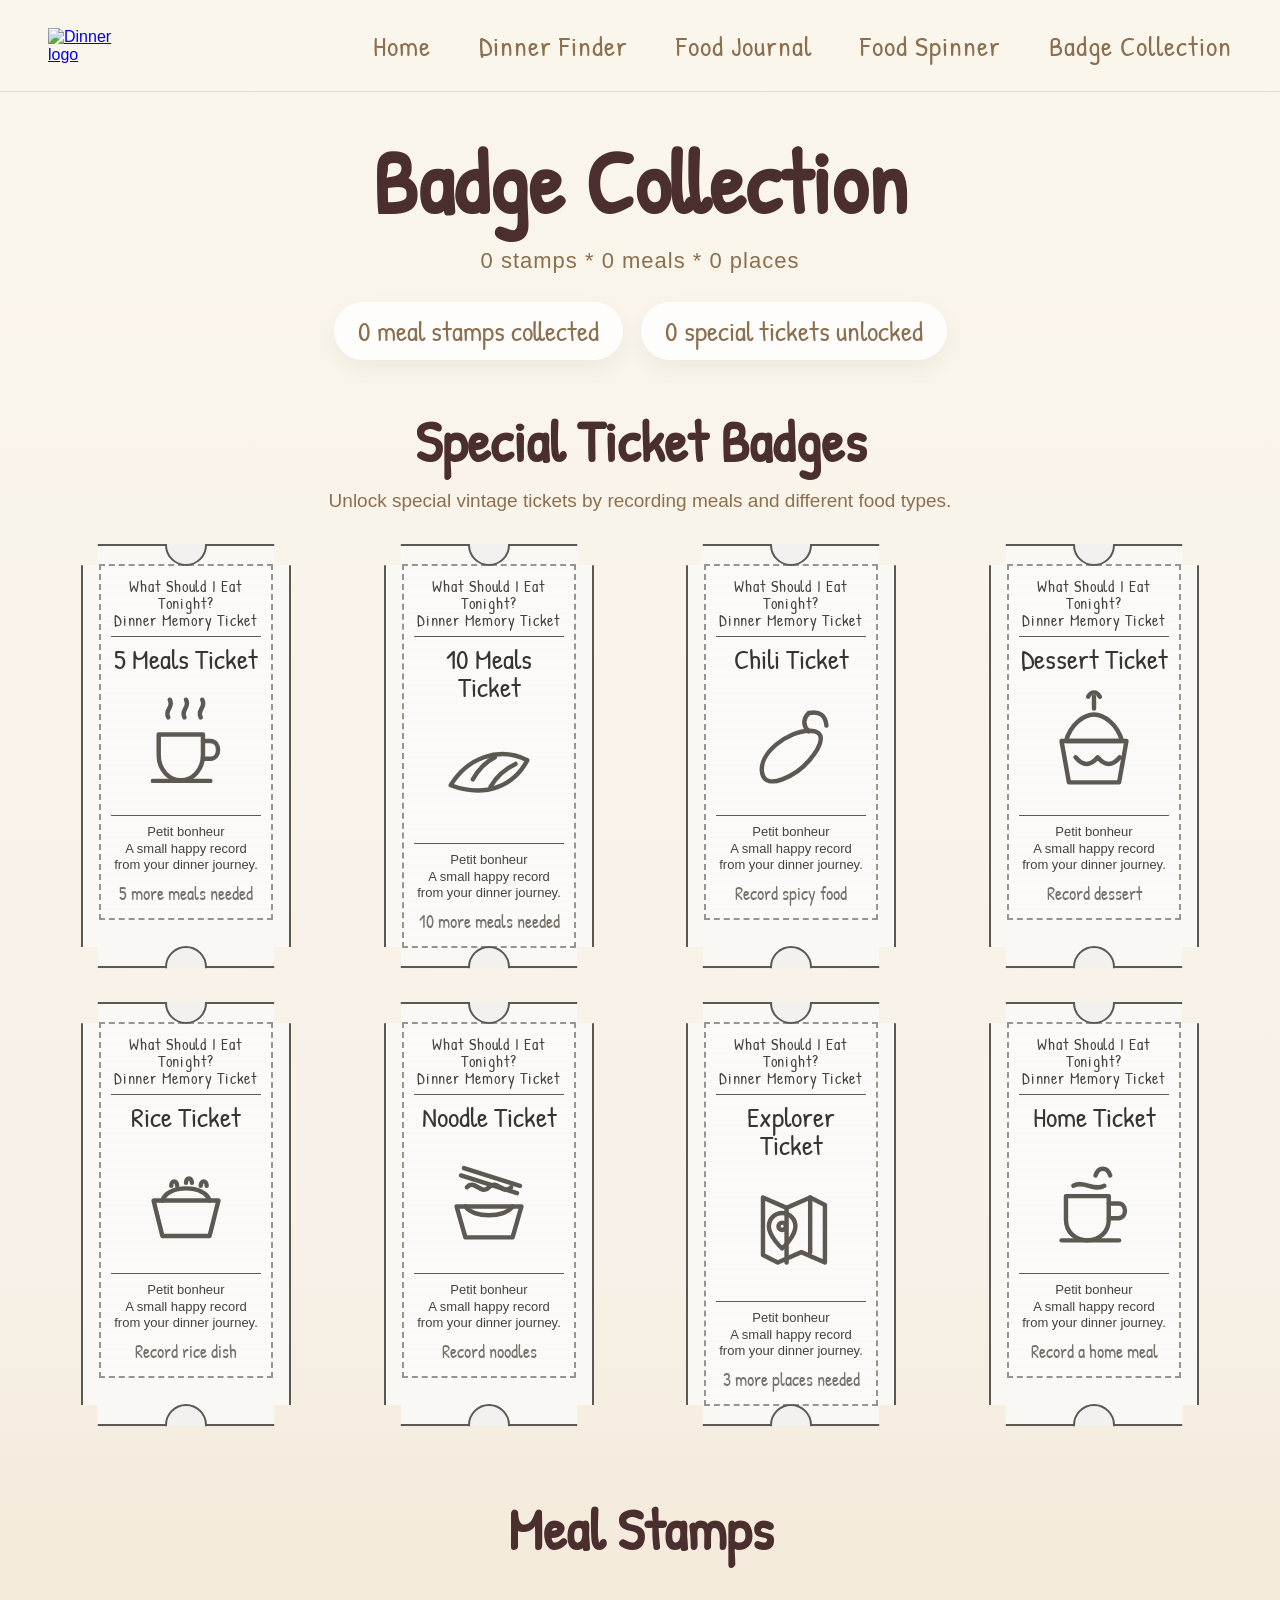
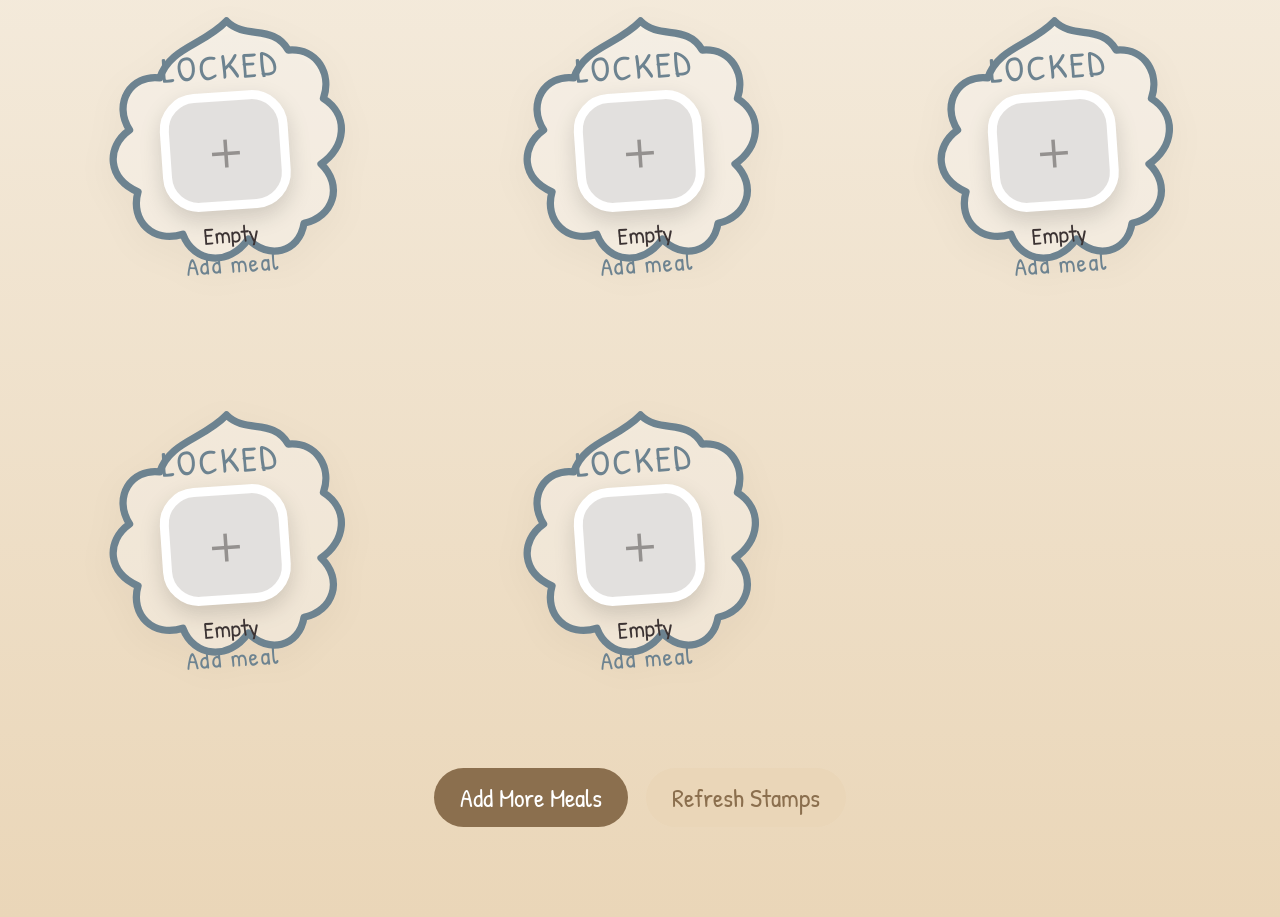
==== badges.html @ 8c824384 "Add files via upload" ====
<!DOCTYPE html>
<html lang="en">
<head>
  <meta charset="UTF-8">
  <meta name="viewport" content="width=device-width, initial-scale=1.0">
  <title>Badge Collection</title>

  <link rel="preconnect" href="https://fonts.googleapis.com">
  <link rel="preconnect" href="https://fonts.gstatic.com" crossorigin>
  <link href="https://fonts.googleapis.com/css2?family=Patrick+Hand&display=swap" rel="stylesheet">

  <link rel="stylesheet" href="style.css">

  <style>
    .stamp-page {
      min-height: 100vh;
      padding-top: 120px;
      padding-bottom: 90px;
      background: linear-gradient(
        to bottom,
        #fbf6ec 0%,
        #f7f1e7 50%,
        #ead6b8 100%
      );
      color: #6f5538;
    }

    .stamp-container {
      width: 92%;
      max-width: 1320px;
      margin: 0 auto;
      text-align: center;
    }

    .stamp-header h1 {
      font-family: 'Patrick Hand', cursive;
      font-size: 90px;
      color: #4b2f2f;
      margin-bottom: 6px;
    }

    .stamp-header p {
      font-size: 22px;
      color: #8b6f4e;
      letter-spacing: 1px;
      margin-bottom: 28px;
    }

    .stamp-stats {
      display: flex;
      justify-content: center;
      gap: 18px;
      flex-wrap: wrap;
      margin-bottom: 42px;
      font-family: 'Patrick Hand', cursive;
      font-size: 28px;
      color: #8b6f4e;
    }

    .stamp-stats span {
      background: rgba(255,255,255,0.86);
      border-radius: 999px;
      padding: 10px 24px;
      box-shadow: 0 8px 22px rgba(0,0,0,0.05);
    }

    .special-section {
      margin-bottom: 64px;
    }

    .special-section h2 {
      font-family: 'Patrick Hand', cursive;
      font-size: 58px;
      color: #4b2f2f;
      margin-bottom: 10px;
    }

    .special-section p {
      color: #8b6f4e;
      font-size: 19px;
      margin-bottom: 32px;
    }

    .ticket-grid {
      display: grid;
      grid-template-columns: repeat(4, 1fr);
      gap: 34px;
      justify-items: center;
    }

    .ticket-badge {
      width: 210px;
      min-height: 355px;
      position: relative;
      background: #fff8e9;
      border: 2.5px solid #6f5538;
      color: #5a3d2c;
      padding: 18px 16px;
      box-shadow: 0 12px 32px rgba(75,47,47,0.14);
      cursor: pointer;
      animation: ticketIn 0.45s ease both;
      clip-path: polygon(
        8% 0%, 92% 0%,
        92% 5%, 100% 5%,
        100% 95%, 92% 95%,
        92% 100%, 8% 100%,
        8% 95%, 0% 95%,
        0% 5%, 8% 5%
      );
      transition: 0.25s ease;
    }

    .ticket-badge:hover {
      transform: translateY(-8px) rotate(-2deg);
      box-shadow: 0 18px 44px rgba(75,47,47,0.18);
    }

    .ticket-badge.locked {
      opacity: 0.36;
      filter: grayscale(0.8);
      cursor: not-allowed;
    }

    .ticket-badge.locked:hover {
      transform: none;
    }

    .ticket-badge::before,
    .ticket-badge::after {
      content: "";
      position: absolute;
      left: 50%;
      width: 38px;
      height: 38px;
      background: #f7f1e7;
      border-radius: 50%;
      border: 2px solid #6f5538;
      transform: translateX(-50%);
      z-index: 2;
    }

    .ticket-badge::before {
      top: -22px;
    }

    .ticket-badge::after {
      bottom: -22px;
    }

    .ticket-inner {
      border: 2px dashed rgba(111,85,56,0.62);
      min-height: 315px;
      padding: 12px 10px;
      display: flex;
      flex-direction: column;
      align-items: center;
      justify-content: space-between;
      background:
        linear-gradient(rgba(255,255,255,0.28), rgba(255,255,255,0.28)),
        repeating-linear-gradient(
          0deg,
          transparent,
          transparent 8px,
          rgba(111,85,56,0.04) 9px
        );
    }

    .ticket-top {
      font-family: 'Patrick Hand', cursive;
      font-size: 16px;
      letter-spacing: 0.8px;
      line-height: 1.05;
      border-bottom: 1.6px solid #6f5538;
      padding-bottom: 8px;
      width: 100%;
    }

    .ticket-name {
      font-family: 'Patrick Hand', cursive;
      font-size: 28px;
      line-height: 1;
      margin: 8px 0 4px;
      color: #4b2f2f;
    }

    .ticket-icon {
      width: 118px;
      height: 118px;
      margin: 8px 0;
    }

    .ticket-desc {
      border-top: 1.6px solid #6f5538;
      padding-top: 8px;
      font-size: 13px;
      line-height: 1.25;
      color: #5a3d2c;
    }

    .ticket-status {
      margin-top: 8px;
      font-family: 'Patrick Hand', cursive;
      font-size: 18px;
      color: #8b6f4e;
    }

    .meal-section-title {
      font-family: 'Patrick Hand', cursive;
      font-size: 58px;
      color: #4b2f2f;
      margin: 26px 0 22px;
    }

    .stamp-grid {
      display: grid;
      grid-template-columns: repeat(3, 1fr);
      gap: 64px 64px;
      justify-items: center;
      margin-top: 28px;
    }

    .stamp-card {
      width: 330px;
      height: 330px;
      position: relative;
      display: flex;
      justify-content: center;
      align-items: center;
      animation: stampIn 0.45s ease both;
    }

    .stamp-shape {
      width: 315px;
      height: 315px;
      position: absolute;
      inset: 0;
      margin: auto;
      filter: drop-shadow(0 10px 16px rgba(0,0,0,0.06));
    }

    .stamp-content {
      position: relative;
      z-index: 2;
      width: 230px;
      height: 230px;
      display: flex;
      flex-direction: column;
      align-items: center;
      justify-content: center;
      transform: rotate(-4deg) translateY(2px);
    }

    .stamp-place {
      font-family: 'Patrick Hand', cursive;
      color: #438bb9;
      font-size: 36px;
      letter-spacing: 2px;
      margin-bottom: 12px;
      text-transform: uppercase;
      line-height: 1;
      max-width: 190px;
      white-space: nowrap;
      overflow: hidden;
      text-overflow: ellipsis;
    }

    .stamp-photo {
      width: 128px;
      height: 128px;
      border-radius: 36px;
      background: #ead6b8;
      border: 9px solid white;
      box-shadow: 0 9px 22px rgba(0,0,0,0.15);
      overflow: hidden;
      display: flex;
      justify-content: center;
      align-items: center;
      font-size: 54px;
    }

    .stamp-photo img {
      width: 100%;
      height: 100%;
      object-fit: cover;
    }

    .stamp-food {
      font-family: 'Patrick Hand', cursive;
      color: #4b2f2f;
      font-size: 24px;
      margin-top: 8px;
      max-width: 190px;
      white-space: nowrap;
      overflow: hidden;
      text-overflow: ellipsis;
    }

    .stamp-date {
      font-family: 'Patrick Hand', cursive;
      color: #438bb9;
      font-size: 25px;
      letter-spacing: 1.5px;
      margin-top: 4px;
      line-height: 1.1;
      text-align: center;
      white-space: nowrap;
    }

    .empty-stamp {
      opacity: 0.28;
      filter: grayscale(0.7);
    }

    .empty-stamp .stamp-photo {
      background: #e6e0d8;
      color: #9a9088;
    }

    .stamp-actions {
      margin-top: 48px;
      display: flex;
      justify-content: center;
      gap: 18px;
      flex-wrap: wrap;
    }

    .stamp-actions a,
    .stamp-actions button {
      border: none;
      border-radius: 999px;
      padding: 12px 26px;
      background: #8b6f4e;
      color: white;
      text-decoration: none;
      font-family: 'Patrick Hand', cursive;
      font-size: 26px;
      cursor: pointer;
    }

    .stamp-actions button {
      background: #ead6b8;
      color: #8b6f4e;
    }

    .ticket-overlay {
      position: fixed;
      inset: 0;
      background: rgba(45, 32, 24, 0.35);
      display: none;
      justify-content: center;
      align-items: center;
      z-index: 999;
      padding: 30px;
    }

    .ticket-detail-card {
      width: 92%;
      max-width: 560px;
      background: #fff8e9;
      border-radius: 38px;
      padding: 34px;
      box-shadow: 0 25px 80px rgba(0,0,0,0.25);
      border: 2px solid #6f5538;
      text-align: center;
      animation: detailIn 0.3s ease both;
    }

    .ticket-detail-card h2 {
      font-family: 'Patrick Hand', cursive;
      font-size: 52px;
      color: #4b2f2f;
      margin-bottom: 12px;
    }

    .ticket-detail-card p {
      color: #6f5538;
      font-size: 18px;
      line-height: 1.5;
      margin-bottom: 18px;
    }

    .detail-icon-box {
      width: 180px;
      height: 180px;
      margin: 0 auto 18px;
    }

    .close-ticket-detail {
      border: none;
      border-radius: 999px;
      padding: 10px 24px;
      background: #8b6f4e;
      color: white;
      font-family: 'Patrick Hand', cursive;
      font-size: 26px;
      cursor: pointer;
    }

    @keyframes ticketIn {
      0% {
        transform: translateY(24px) scale(0.85) rotate(-4deg);
        opacity: 0;
      }

      100% {
        transform: translateY(0) scale(1) rotate(0);
        opacity: 1;
      }
    }

    @keyframes stampIn {
      0% {
        transform: scale(0.75) rotate(-8deg);
        opacity: 0;
      }

      70% {
        transform: scale(1.08) rotate(4deg);
        opacity: 1;
      }

      100% {
        transform: scale(1) rotate(0deg);
        opacity: 1;
      }
    }

    @keyframes detailIn {
      from {
        transform: translateY(30px) scale(0.92);
        opacity: 0;
      }

      to {
        transform: translateY(0) scale(1);
        opacity: 1;
      }
    }

    @media (max-width: 1180px) {
      .ticket-grid {
        grid-template-columns: repeat(3, 1fr);
      }

      .stamp-grid {
        grid-template-columns: repeat(2, 1fr);
      }
    }

    @media (max-width: 820px) {
      .ticket-grid {
        grid-template-columns: repeat(2, 1fr);
      }
    }

    @media (max-width: 720px) {
      .ticket-grid,
      .stamp-grid {
        grid-template-columns: 1fr;
      }

      .stamp-header h1 {
        font-size: 66px;
      }
    }
  </style>
</head>

<body>

  <header class="top-nav">
    <div class="nav-logo">
      <a href="index.html">
        <img src="images/logo.svg" alt="Dinner logo">
      </a>
    </div>

    <nav class="nav-links">
      <a href="index.html">Home</a>
      <a href="index.html#dinnerbot">Dinner Finder</a>
      <a href="journal.html">Food Journal</a>
      <a href="spinner.html">Food Spinner</a>
      <a href="badges.html">Badge Collection</a>
    </nav>
  </header>

  <main class="stamp-page">

    <div class="stamp-container">

      <section class="stamp-header">
        <h1>Badge Collection</h1>
        <p id="stampSummary">0 stamps * 0 meals * 0 places</p>
      </section>

      <section class="stamp-stats">
        <span id="stampCount">0 meal stamps collected</span>
        <span id="specialStatus">0 special tickets unlocked</span>
      </section>

      <section class="special-section">
        <h2>Special Ticket Badges</h2>
        <p>
          Unlock special vintage tickets by recording meals and different food types.
        </p>

        <div class="ticket-grid" id="ticketGrid"></div>
      </section>

      <h2 class="meal-section-title">Meal Stamps</h2>

      <section class="stamp-grid" id="stampGrid"></section>

      <div class="stamp-actions">
        <a href="journal.html">Add More Meals</a>
        <button onclick="refreshStamps()">Refresh Stamps</button>
      </div>

    </div>

  </main>

  <div class="ticket-overlay" id="ticketOverlay">
    <div class="ticket-detail-card">
      <div class="detail-icon-box" id="detailIconBox"></div>
      <h2 id="detailTitle">Ticket Badge</h2>
      <p id="detailText">Badge detail</p>
      <button class="close-ticket-detail" onclick="closeTicketDetail()">Close</button>
    </div>
  </div>

  <script>
    const JOURNAL_KEY = "dinnerJournalEntriesV2";

    const stampGrid = document.getElementById("stampGrid");
    const ticketGrid = document.getElementById("ticketGrid");
    const stampSummary = document.getElementById("stampSummary");
    const stampCount = document.getElementById("stampCount");
    const specialStatus = document.getElementById("specialStatus");

    const ticketOverlay = document.getElementById("ticketOverlay");
    const detailIconBox = document.getElementById("detailIconBox");
    const detailTitle = document.getElementById("detailTitle");
    const detailText = document.getElementById("detailText");

    renderStamps();

    function getEntries() {
      return JSON.parse(localStorage.getItem(JOURNAL_KEY)) || [];
    }

    function getSearchText(entries) {
      return entries.map(entry => {
        return `${entry.foodName || ""} ${entry.place || ""} ${entry.shop || ""} ${entry.note || ""}`;
      }).join(" ").toLowerCase();
    }

    function renderStamps() {
      const entries = getEntries();

      stampGrid.innerHTML = "";
      ticketGrid.innerHTML = "";

      const places = new Set(entries.map(entry => (entry.place || "home").toLowerCase()));
      const text = getSearchText(entries);

      const tickets = [
        {
          name: "5 Meals Ticket",
          icon: "coffee",
          unlocked: entries.length >= 5,
          status: entries.length >= 5 ? "Unlocked" : `${5 - entries.length} more meals needed`,
          detail: "You recorded 5 meals in your Food Journal. This ticket celebrates your first food collection milestone."
        },
        {
          name: "10 Meals Ticket",
          icon: "bread",
          unlocked: entries.length >= 10,
          status: entries.length >= 10 ? "Unlocked" : `${10 - entries.length} more meals needed`,
          detail: "You recorded 10 meals. Your dinner archive is becoming richer and more personal."
        },
        {
          name: "Chili Ticket",
          icon: "chili",
          unlocked: hasAny(text, ["spicy", "chili", "mala", "hotpot", "tteokbokki"]),
          status: hasAny(text, ["spicy", "chili", "mala", "hotpot", "tteokbokki"]) ? "Unlocked" : "Record spicy food",
          detail: "Unlocked by recording spicy food such as tteokbokki, mala, hotpot, or chili dishes."
        },
        {
          name: "Dessert Ticket",
          icon: "cake",
          unlocked: hasAny(text, ["dessert", "cake", "ice cream", "waffle", "sweet", "bubble tea"]),
          status: hasAny(text, ["dessert", "cake", "ice cream", "waffle", "sweet", "bubble tea"]) ? "Unlocked" : "Record dessert",
          detail: "Unlocked by recording dessert or sweet food in your Food Journal."
        },
        {
          name: "Rice Ticket",
          icon: "rice",
          unlocked: hasAny(text, ["rice", "fried rice", "curry rice", "bibimbap", "chicken rice"]),
          status: hasAny(text, ["rice", "fried rice", "curry rice", "bibimbap", "chicken rice"]) ? "Unlocked" : "Record rice dish",
          detail: "Unlocked by recording a rice dish such as fried rice, curry rice, or chicken rice."
        },
        {
          name: "Noodle Ticket",
          icon: "noodle",
          unlocked: hasAny(text, ["noodle", "noodles", "ramen", "udon", "pho", "laksa"]),
          status: hasAny(text, ["noodle", "noodles", "ramen", "udon", "pho", "laksa"]) ? "Unlocked" : "Record noodles",
          detail: "Unlocked by recording noodles such as ramen, udon, pho, or laksa."
        },
        {
          name: "Explorer Ticket",
          icon: "map",
          unlocked: places.size >= 3,
          status: places.size >= 3 ? "Unlocked" : `${3 - places.size} more places needed`,
          detail: "Unlocked by recording meals from 3 different places."
        },
        {
          name: "Home Ticket",
          icon: "tea",
          unlocked: text.includes("home"),
          status: text.includes("home") ? "Unlocked" : "Record a home meal",
          detail: "Unlocked by recording a meal eaten at home."
        }
      ];

      const unlockedCount = tickets.filter(ticket => ticket.unlocked).length;

      stampSummary.textContent = `${entries.length} stamps * ${entries.length} meals * ${places.size} places`;
      stampCount.textContent = `${entries.length} meal stamps collected`;
      specialStatus.textContent = `${unlockedCount} special ticket${unlockedCount === 1 ? "" : "s"} unlocked`;

      tickets.forEach((ticket, index) => {
        ticketGrid.appendChild(createTicket(ticket, index));
      });

      if (entries.length === 0) {
        for (let i = 0; i < 5; i++) {
          stampGrid.appendChild(createEmptyStamp(i));
        }
      } else {
        entries.forEach((entry, index) => {
          stampGrid.appendChild(createStamp(entry, index));
        });
      }
    }

    function hasAny(text, words) {
      return words.some(word => text.includes(word));
    }

    function createTicket(ticket, index) {
      const card = document.createElement("div");
      card.className = ticket.unlocked ? "ticket-badge" : "ticket-badge locked";
      card.style.animationDelay = `${index * 0.06}s`;

      card.innerHTML = `
        <div class="ticket-inner">
          <div class="ticket-top">
            What Should I Eat Tonight?<br>
            Dinner Memory Ticket
          </div>

          <div>
            <div class="ticket-name">${ticket.name}</div>
            ${getTicketIcon(ticket.icon)}
          </div>

          <div>
            <div class="ticket-desc">
              Petit bonheur<br>
              A small happy record from your dinner journey.
            </div>
            <div class="ticket-status">${ticket.status}</div>
          </div>
        </div>
      `;

      if (ticket.unlocked) {
        card.onclick = function() {
          openTicketDetail(ticket);
        };
      }

      return card;
    }

    function getTicketIcon(type) {
      const icons = {
        coffee: `
          <svg class="ticket-icon" viewBox="0 0 160 160" xmlns="http://www.w3.org/2000/svg">
            <g fill="none" stroke="#6f5538" stroke-width="6" stroke-linecap="round" stroke-linejoin="round">
              <path d="M43 67h60v28c0 20-14 34-30 34s-30-14-30-34z"/>
              <path d="M103 76h10c14 0 14 24 0 24h-10"/>
              <path d="M35 130h78"/>
              <path d="M56 44c-6-10 8-14 2-24"/>
              <path d="M78 44c-6-10 8-14 2-24"/>
              <path d="M100 44c-6-10 8-14 2-24"/>
            </g>
          </svg>
        `,
        bread: `
          <svg class="ticket-icon" viewBox="0 0 160 160" xmlns="http://www.w3.org/2000/svg">
            <g fill="none" stroke="#6f5538" stroke-width="6" stroke-linecap="round" stroke-linejoin="round">
              <path d="M28 98c22-36 64-54 104-34c-18 34-56 52-104 34z"/>
              <path d="M58 90c8-14 18-24 30-30"/>
              <path d="M82 100c8-14 19-24 34-31"/>
            </g>
          </svg>
        `,
        chili: `
          <svg class="ticket-icon" viewBox="0 0 160 160" xmlns="http://www.w3.org/2000/svg">
            <g fill="none" stroke="#6f5538" stroke-width="6" stroke-linecap="round" stroke-linejoin="round">
              <path d="M104 38c-8 8-8 17 0 25"/>
              <path d="M105 62c-28 0-70 30-64 58c5 24 46 3 64-18c18-21 23-40 0-40z"/>
              <path d="M105 38c14-3 22 4 23 17"/>
            </g>
          </svg>
        `,
        cake: `
          <svg class="ticket-icon" viewBox="0 0 160 160" xmlns="http://www.w3.org/2000/svg">
            <g fill="none" stroke="#6f5538" stroke-width="6" stroke-linecap="round" stroke-linejoin="round">
              <path d="M42 76c6-22 24-36 38-36s32 14 38 36z"/>
              <path d="M36 76h88l-10 56H46z"/>
              <path d="M55 98c10 12 20 12 30 0c10 12 20 12 30 0"/>
              <path d="M80 32v-16"/>
              <path d="M72 16c4-8 12-8 16 0"/>
            </g>
          </svg>
        `,
        rice: `
          <svg class="ticket-icon" viewBox="0 0 160 160" xmlns="http://www.w3.org/2000/svg">
            <g fill="none" stroke="#6f5538" stroke-width="6" stroke-linecap="round" stroke-linejoin="round">
              <path d="M36 78h88l-12 48H48z"/>
              <path d="M48 78c6-22 58-22 64 0"/>
              <path d="M60 58c0-8 8-8 8 0"/>
              <path d="M80 54c0-8 8-8 8 0"/>
              <path d="M100 58c0-8 8-8 8 0"/>
            </g>
          </svg>
        `,
        noodle: `
          <svg class="ticket-icon" viewBox="0 0 160 160" xmlns="http://www.w3.org/2000/svg">
            <g fill="none" stroke="#6f5538" stroke-width="6" stroke-linecap="round" stroke-linejoin="round">
              <path d="M36 86h88l-12 42H48z"/>
              <path d="M48 86c10 16 54 16 64 0"/>
              <path d="M50 60c10-12 20 12 30 0s20 12 30 0"/>
              <path d="M42 44l76 24"/>
              <path d="M46 34l76 24"/>
            </g>
          </svg>
        `,
        map: `
          <svg class="ticket-icon" viewBox="0 0 160 160" xmlns="http://www.w3.org/2000/svg">
            <g fill="none" stroke="#6f5538" stroke-width="6" stroke-linecap="round" stroke-linejoin="round">
              <path d="M42 36l32 14l32-14l20 10v78l-32-14l-32 14l-20-10z"/>
              <path d="M74 50v74"/>
              <path d="M106 36v74"/>
              <path d="M86 75c0 14-18 30-18 30S50 89 50 75a18 18 0 0136 0z"/>
              <circle cx="68" cy="75" r="5"/>
            </g>
          </svg>
        `,
        tea: `
          <svg class="ticket-icon" viewBox="0 0 160 160" xmlns="http://www.w3.org/2000/svg">
            <g fill="none" stroke="#6f5538" stroke-width="6" stroke-linecap="round" stroke-linejoin="round">
              <path d="M42 72h58v32c0 16-12 28-29 28s-29-12-29-28z"/>
              <path d="M100 82h13c12 0 12 20 0 20h-13"/>
              <path d="M36 132h78"/>
              <path d="M52 58c14-8 28 8 42 0"/>
              <path d="M82 44c4-12 16-12 20 0"/>
            </g>
          </svg>
        `
      };

      return icons[type];
    }

    function openTicketDetail(ticket) {
      detailIconBox.innerHTML = getTicketIcon(ticket.icon);
      detailTitle.textContent = ticket.name;
      detailText.textContent = ticket.detail;
      ticketOverlay.style.display = "flex";
    }

    function closeTicketDetail() {
      ticketOverlay.style.display = "none";
    }

    function createStamp(entry, index) {
      const card = document.createElement("div");
      card.className = "stamp-card";
      card.style.animationDelay = `${index * 0.06}s`;

      const dateText = formatShortDate(entry.date);
      const placeText = (entry.place || "home").toUpperCase();
      const foodName = entry.foodName || "Meal";

      card.innerHTML = `
        <svg class="stamp-shape" viewBox="0 0 260 260" xmlns="http://www.w3.org/2000/svg">
          <path
            d="M130 14
            C146 30 168 16 181 38
            C205 36 217 58 210 78
            C232 92 228 119 208 132
            C227 150 218 176 194 181
            C190 206 164 211 148 194
            C132 217 103 214 94 190
            C70 198 50 179 57 155
            C32 145 30 118 50 104
            C36 82 51 58 75 61
            C83 36 111 34 130 14Z"
            fill="rgba(255,255,255,0.35)"
            stroke="#438bb9"
            stroke-width="6"
            stroke-linecap="round"
            stroke-linejoin="round"
          />
          <path
            d="M130 32
            C143 45 161 34 171 51
            C190 50 199 67 194 83
            C211 94 208 116 192 126
            C207 140 200 161 181 165
            C178 185 157 189 144 176
            C131 194 108 192 101 173
            C82 180 66 165 72 146
            C52 138 50 116 66 105
            C55 87 67 69 86 71
            C93 51 115 48 130 32Z"
            fill="none"
            stroke="#438bb9"
            stroke-width="3"
            stroke-linecap="round"
            stroke-linejoin="round"
            opacity="0.7"
          />
        </svg>

        <div class="stamp-content">
          <div class="stamp-place">${placeText}</div>

          <div class="stamp-photo">
            ${
              entry.photo
              ? `<img src="${entry.photo}" alt="${foodName}">`
              : "🍽️"
            }
          </div>

          <div class="stamp-food">${foodName}</div>
          <div class="stamp-date">${dateText}</div>
        </div>
      `;

      return card;
    }

    function createEmptyStamp(index) {
      const card = document.createElement("div");
      card.className = "stamp-card empty-stamp";
      card.style.animationDelay = `${index * 0.06}s`;

      card.innerHTML = `
        <svg class="stamp-shape" viewBox="0 0 260 260" xmlns="http://www.w3.org/2000/svg">
          <path
            d="M130 14
            C146 30 168 16 181 38
            C205 36 217 58 210 78
            C232 92 228 119 208 132
            C227 150 218 176 194 181
            C190 206 164 211 148 194
            C132 217 103 214 94 190
            C70 198 50 179 57 155
            C32 145 30 118 50 104
            C36 82 51 58 75 61
            C83 36 111 34 130 14Z"
            fill="rgba(255,255,255,0.35)"
            stroke="#438bb9"
            stroke-width="6"
            stroke-linecap="round"
            stroke-linejoin="round"
          />
        </svg>

        <div class="stamp-content">
          <div class="stamp-place">LOCKED</div>
          <div class="stamp-photo">＋</div>
          <div class="stamp-food">Empty</div>
          <div class="stamp-date">Add meal</div>
        </div>
      `;

      return card;
    }

    function formatShortDate(dateString) {
      if (!dateString) {
        return "";
      }

      const parts = dateString.split("-");
      const year = parts[0];
      const month = parts[1];
      const day = parts[2];

      return `${month}.${day}.${year}`;
    }

    function refreshStamps() {
      renderStamps();
    }
  </script>

</body>
</html>
---- style.css ----
* {
  margin: 0;
  padding: 0;
  box-sizing: border-box;
}

html {
  scroll-behavior: smooth;
}

body {
  background: #fbf6ec;
  color: #8b6f4e;
  font-family: Arial, sans-serif;
  overflow-x: hidden;
}


/* ===== TOP NAVIGATION ===== */

.top-nav {
  position: fixed;
  top: 0;
  left: 0;
  width: 100%;
  height: 92px;
  padding: 0 48px;
  background: rgba(251, 246, 236, 0.94);
  backdrop-filter: blur(8px);
  border-bottom: 1px solid rgba(139, 111, 78, 0.18);
  display: flex;
  align-items: center;
  justify-content: space-between;
  z-index: 100;
}

.nav-logo {
  width: 64px;
  height: 64px;
  display: flex;
  align-items: center;
  justify-content: center;
}

.nav-logo img {
  width: 58px;
  height: 58px;
  object-fit: contain;
}

.nav-links {
  display: flex;
  align-items: center;
  gap: 48px;
}

.nav-links a {
  text-decoration: none;
  color: #8b6f4e;
  font-family: 'Patrick Hand', cursive;
  font-size: 28px;
  letter-spacing: 1px;
  transition: opacity 0.25s ease, transform 0.25s ease;
}

.nav-links a:hover {
  opacity: 0.65;
  transform: translateY(-2px);
}


/* ===== HERO SCROLL EFFECT ===== */

.hero-scroll {
  height: 320vh;
  background: linear-gradient(
    to bottom,
    #fbf6ec 0%,
    #fbf6ec 38%,
    #f3eadb 68%,
    #efe0c8 100%
  );
  position: relative;
}

.hero-sticky {
  position: sticky;
  top: 0;
  height: 100vh;
  width: 100%;
  overflow: hidden;
  background: transparent;
}

.hero-title {
  position: absolute;
  top: 45%;
  left: 50%;
  transform: translate(-50%, -50%);
  font-size: 180px;
  letter-spacing: 10px;
  font-weight: 900;
  color: #8b6f4e;
  z-index: 5;
  white-space: nowrap;
}

.hero-subtitle {
  position: absolute;
  top: 63%;
  left: 50%;
  transform: translateX(-50%);
  font-size: 22px;
  letter-spacing: 4px;
  color: #8b6f4e;
  z-index: 5;
  white-space: nowrap;
}

.transition-text {
  position: absolute;
  top: 48%;
  left: 50%;
  transform: translate(-50%, 40px);
  width: 82%;
  max-width: 980px;
  text-align: center;
  font-family: 'Patrick Hand', cursive;
  font-size: 72px;
  line-height: 1.1;
  letter-spacing: 1px;
  color: #8b6f4e;
  opacity: 0;
  z-index: 6;
}

.scroll-text {
  position: absolute;
  bottom: 45px;
  left: 50%;
  transform: translateX(-50%);
  font-family: 'Patrick Hand', cursive;
  font-size: 22px;
  color: #8b6f4e;
  z-index: 10;
  animation: bounce 1.5s infinite;
}


/* ===== DOODLES ===== */

.doodle {
  position: absolute;
  width: 120px;
  opacity: 0.9;
  z-index: 2;
  animation: float 4s ease-in-out infinite;
}

.doodle1 {
  top: 18%;
  left: 22%;
}

.doodle2 {
  top: 18%;
  right: 28%;
  animation-delay: 0.5s;
}

.doodle3 {
  bottom: 16%;
  left: 10%;
  animation-delay: 1s;
}

.doodle4 {
  bottom: 20%;
  right: 13%;
  animation-delay: 1.5s;
}

.doodle5 {
  bottom: 13%;
  left: 48%;
  animation-delay: 2s;
}


/* ===== DINNER BOT SECTION ===== */

.chatbot-section {
  min-height: 100vh;
  background: linear-gradient(
    to bottom,
    #efe0c8 0%,
    #ead6b8 45%,
    #f4e7d3 75%,
    #fffaf2 100%
  );
  display: flex;
  justify-content: center;
  align-items: center;
  padding: 140px 80px 80px;
}

.chatbot-wrapper {
  width: 90%;
  max-width: 1120px;
  display: flex;
  gap: 70px;
  align-items: center;
  justify-content: center;
}

.chatbot-text {
  flex: 1;
  text-align: left;
}

.chatbot-text h2 {
  font-family: 'Patrick Hand', cursive;
  font-size: 86px;
  color: #8b6f4e;
  margin-bottom: 20px;
}

.chatbot-text p {
  font-size: 22px;
  line-height: 1.6;
  color: #8b6f4e;
}

.chat-window {
  flex: 1;
  background: #fffaf2;
  border: 1.6px solid #8b6f4e;
  border-radius: 28px;
  padding: 30px;
  box-shadow: 0 25px 60px rgba(0, 0, 0, 0.08);
}

#chatMessages {
  max-height: 320px;
  overflow-y: auto;
  padding-bottom: 10px;
}

.message {
  max-width: 88%;
  padding: 14px 18px;
  border-radius: 22px;
  margin-bottom: 16px;
  font-size: 16px;
  line-height: 1.4;
}

.message.bot {
  background: #ead6b8;
  color: #6f5538;
}

.message.user {
  background: #8b6f4e;
  color: white;
  margin-left: auto;
}

.chat-input {
  display: flex;
  gap: 10px;
  margin-top: 25px;
}

.chat-input input {
  flex: 1;
  padding: 14px 18px;
  border-radius: 30px;
  border: 1.5px solid #8b6f4e;
  background: #fbf6ec;
  color: #8b6f4e;
}

.chat-input button {
  padding: 14px 24px;
  border-radius: 30px;
  border: none;
  background: #8b6f4e;
  color: white;
  cursor: pointer;
}


/* ===== DINNER OPTIONS VIDEO SECTION ===== */

.dinner-menu-section {
  min-height: 100vh;
  background: linear-gradient(
    to bottom,
    #fffaf2 0%,
    #fbf6ec 45%,
    #f3eadb 75%,
    #efe0c8 100%
  );
  padding: 140px 80px 80px;
  text-align: center;
  display: flex;
  flex-direction: column;
  justify-content: center;
}

.dinner-menu-section h2 {
  font-family: 'Patrick Hand', cursive;
  font-size: 82px;
  color: #8b6f4e;
  margin-bottom: 8px;
}

.section-subtitle {
  font-size: 20px;
  margin-bottom: 35px;
  color: #8b6f4e;
}

.interactive-video-box {
  position: relative;
  width: 85%;
  max-width: 950px;
  margin: 0 auto;
  border-radius: 30px;
  overflow: hidden;
  box-shadow: 0 25px 60px rgba(0, 0, 0, 0.15);
  background: black;
}

.interactive-video-box video {
  width: 100%;
  display: block;
}

.video-choices {
  position: absolute;
  inset: 0;
  background: rgba(43, 33, 24, 0.72);
  color: white;
  display: none;
  flex-direction: column;
  justify-content: center;
  align-items: center;
  padding: 40px;
  text-align: center;
}

.video-choices h3 {
  font-family: 'Patrick Hand', cursive;
  font-size: 58px;
  margin-bottom: 10px;
}

.video-choices p {
  font-size: 20px;
  margin-bottom: 30px;
}

.choice-buttons {
  display: flex;
  gap: 36px;
  flex-wrap: wrap;
  justify-content: center;
}

.choice-buttons button {
  background: transparent;
  border: none;
  color: white;
  border-bottom: 2px solid white;
  font-family: 'Patrick Hand', cursive;
  font-size: 30px;
  padding: 8px 4px;
  cursor: pointer;
}

.restart-button {
  margin: 35px auto 0;
  padding: 10px 24px;
  border: none;
  border-radius: 30px;
  background: #ead6b8;
  color: #8b6f4e;
  font-family: 'Patrick Hand', cursive;
  font-size: 22px;
  cursor: pointer;
}


/* ===== ANIMATION ===== */

@keyframes float {
  0%, 100% {
    transform: translateY(0) rotate(-5deg);
  }

  50% {
    transform: translateY(-18px) rotate(5deg);
  }
}

@keyframes bounce {
  0%, 100% {
    transform: translate(-50%, 0);
  }

  50% {
    transform: translate(-50%, 12px);
  }
}
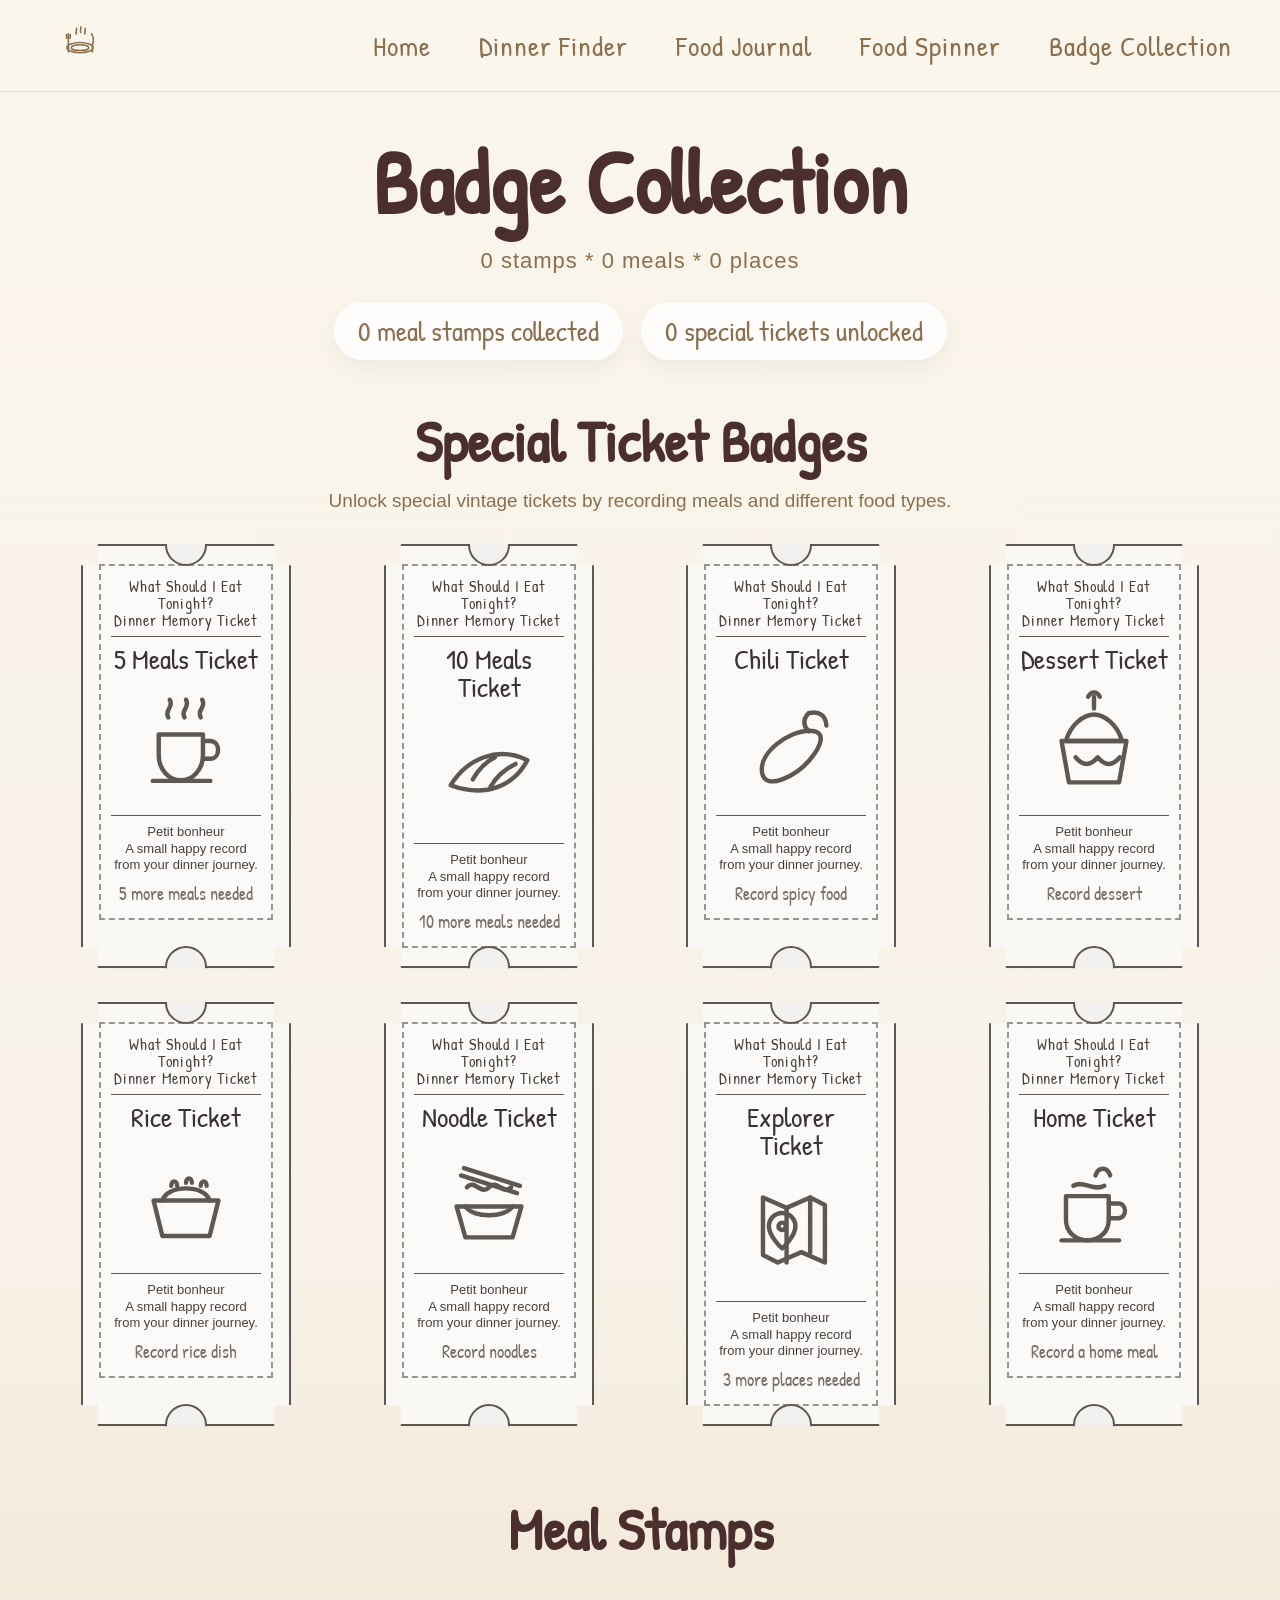
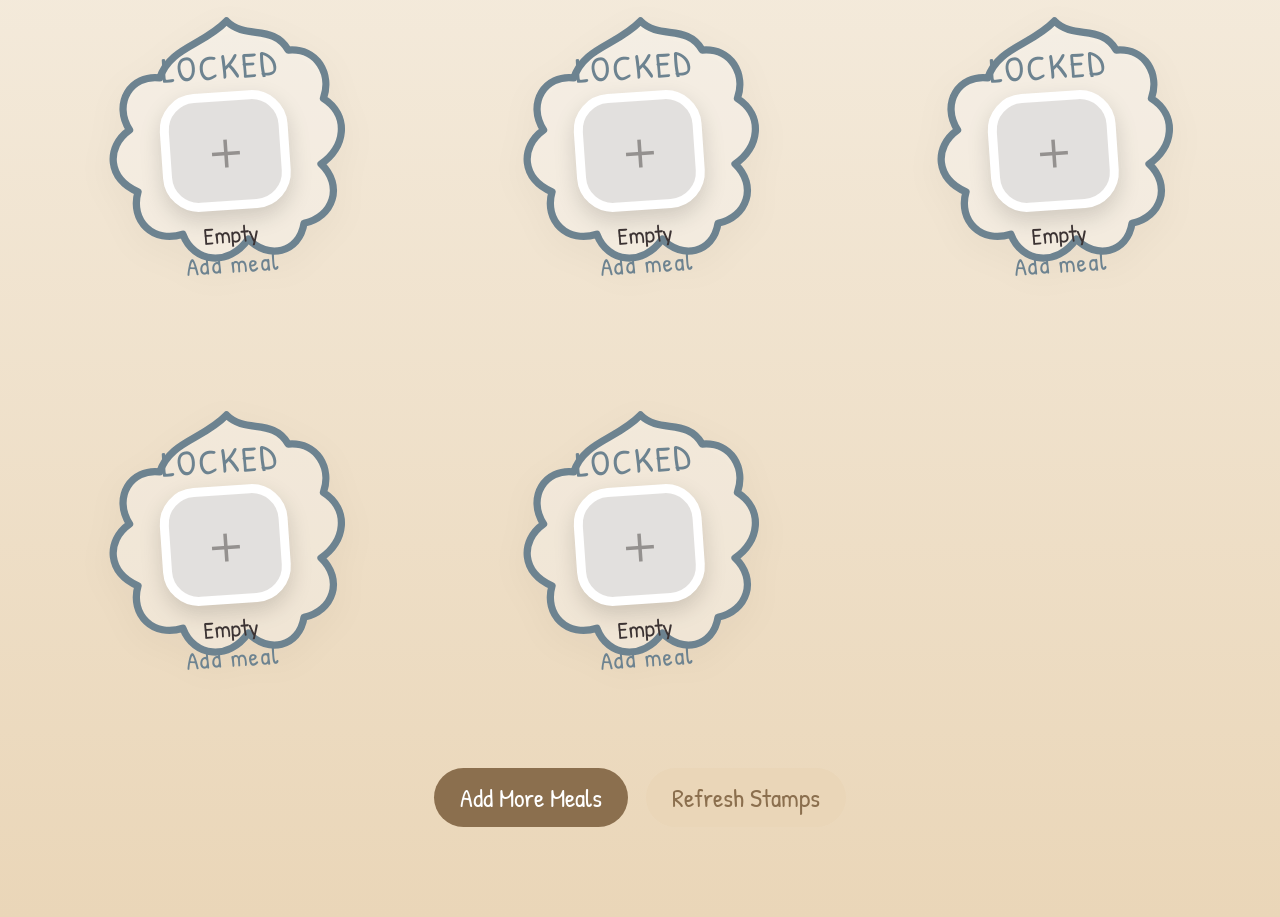
==== commit d2f88121: "Update badges.html" ====
--- a/badges.html
+++ b/badges.html
@@ -471,7 +471,7 @@
   <header class="top-nav">
     <div class="nav-logo">
       <a href="index.html">
-        <img src="images/logo.svg" alt="Dinner logo">
+        <img src="logo.svg" alt="Dinner logo">
       </a>
     </div>
 
@@ -913,4 +913,4 @@
   </script>
 
 </body>
-</html>+</html>
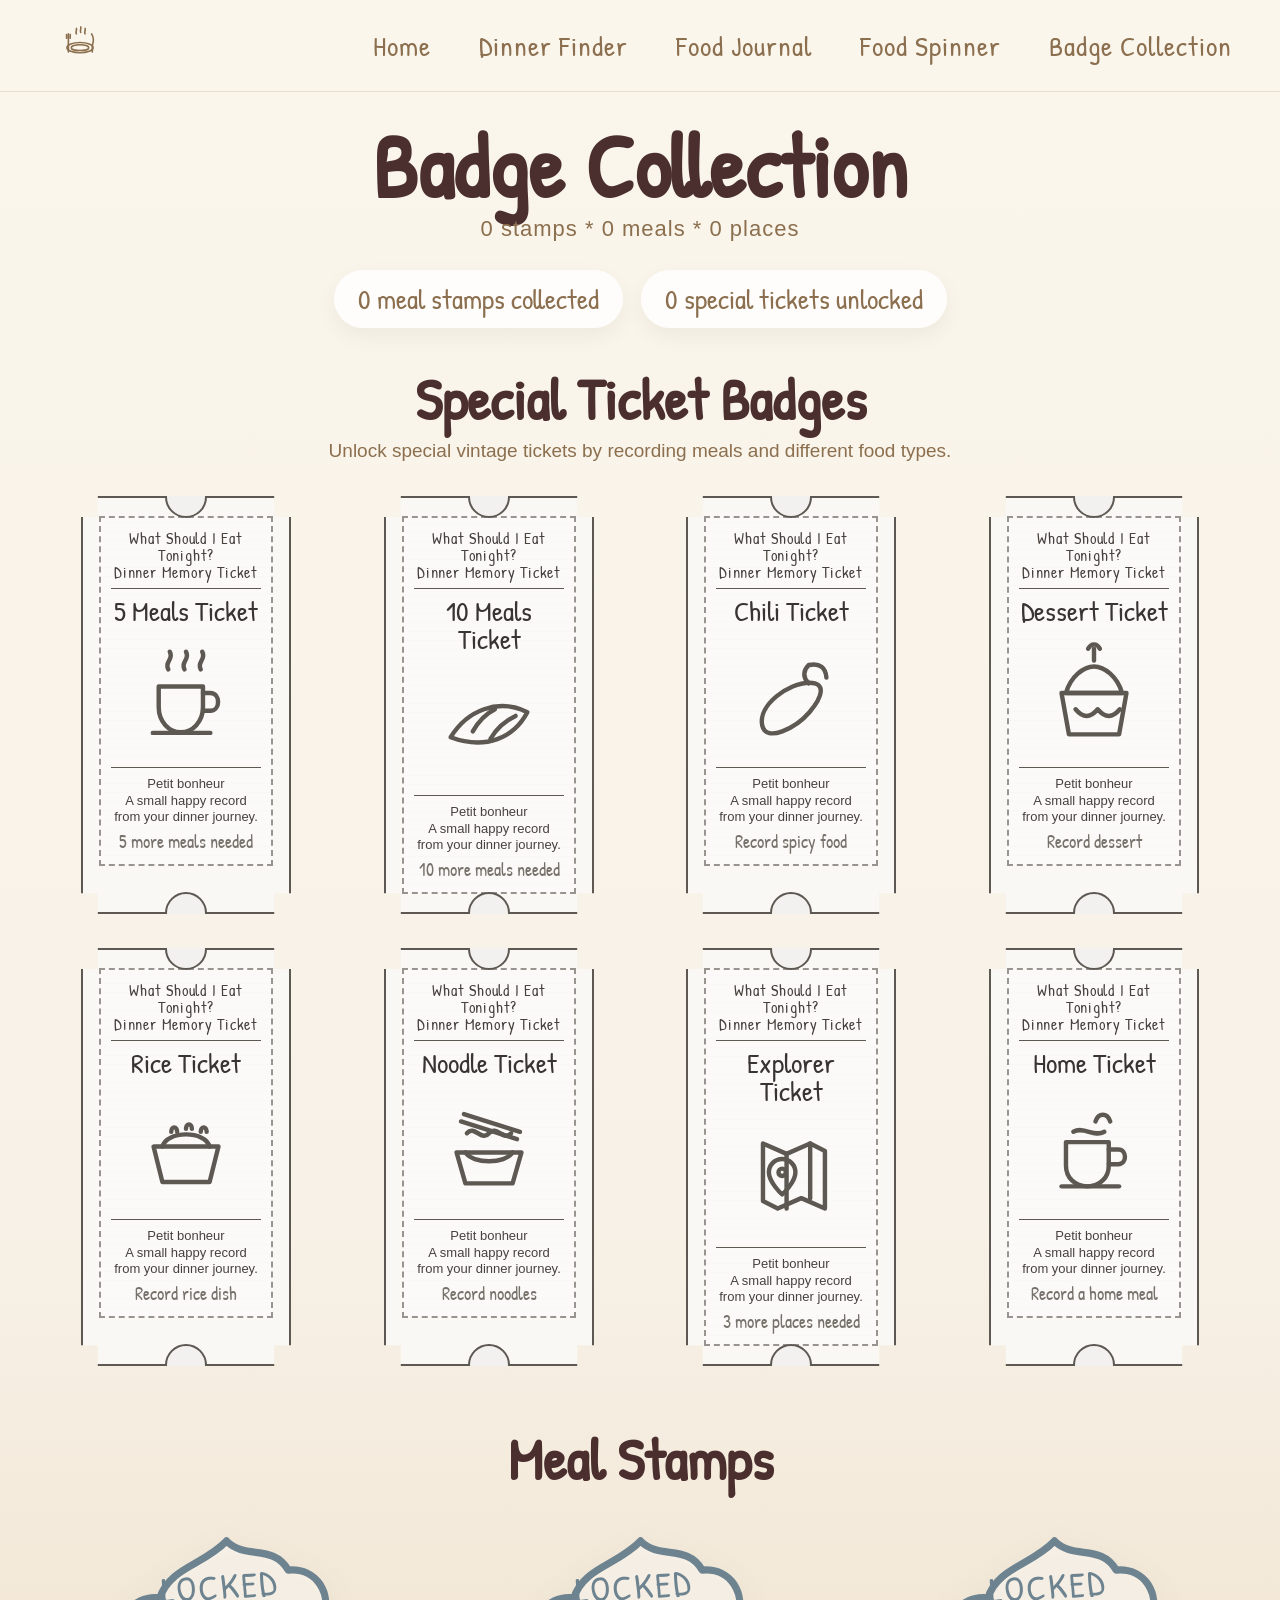
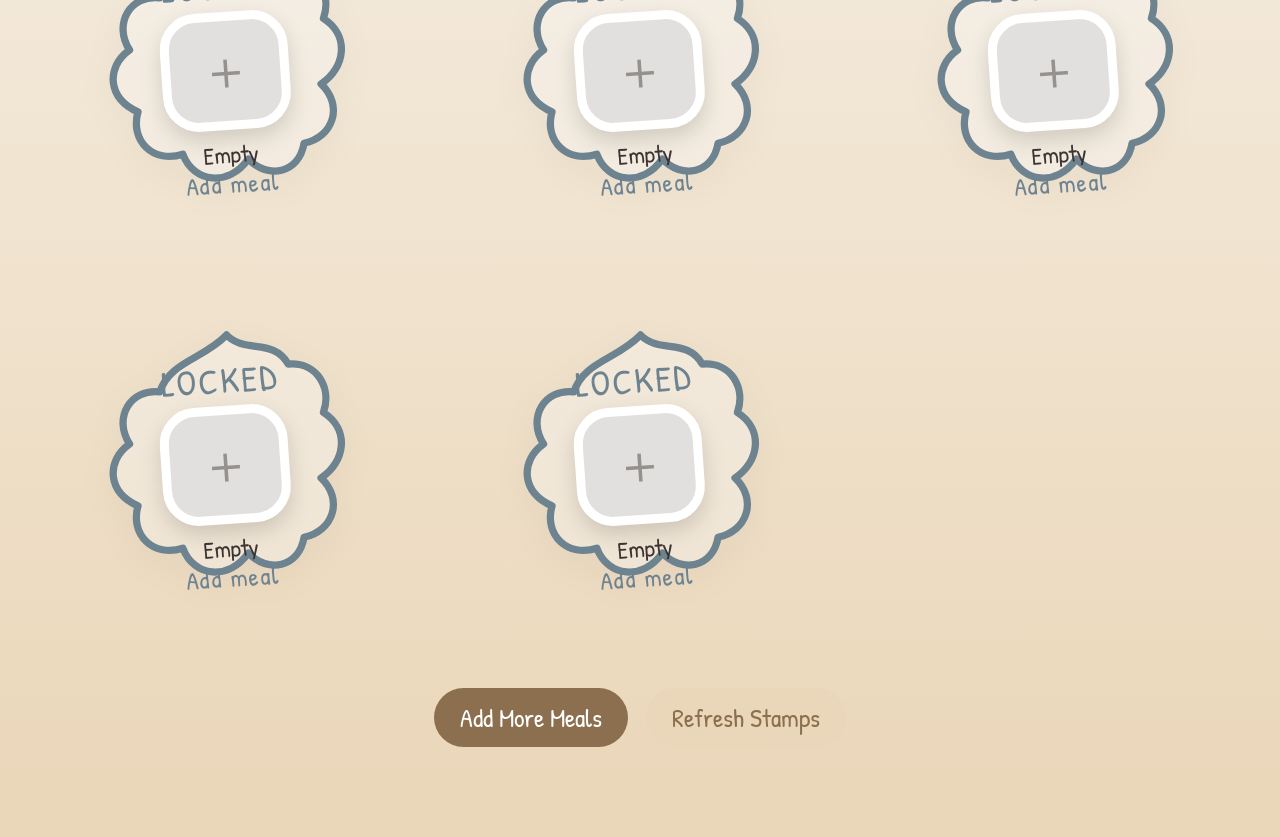
==== commit b62d0ef5: "Update badges.html" ====
--- a/badges.html
+++ b/badges.html
@@ -12,6 +12,17 @@
   <link rel="stylesheet" href="style.css">
 
   <style>
+    * {
+      box-sizing: border-box;
+    }
+
+    html,
+    body {
+      width: 100%;
+      max-width: 100%;
+      overflow-x: hidden;
+    }
+
     .stamp-page {
       min-height: 100vh;
       padding-top: 120px;
@@ -23,6 +34,7 @@
         #ead6b8 100%
       );
       color: #6f5538;
+      overflow-x: hidden;
     }
 
     .stamp-container {
@@ -37,6 +49,7 @@
       font-size: 90px;
       color: #4b2f2f;
       margin-bottom: 6px;
+      line-height: 1;
     }
 
     .stamp-header p {
@@ -73,12 +86,14 @@
       font-size: 58px;
       color: #4b2f2f;
       margin-bottom: 10px;
+      line-height: 1;
     }
 
     .special-section p {
       color: #8b6f4e;
       font-size: 19px;
       margin-bottom: 32px;
+      line-height: 1.35;
     }
 
     .ticket-grid {
@@ -202,6 +217,7 @@
       font-family: 'Patrick Hand', cursive;
       font-size: 18px;
       color: #8b6f4e;
+      line-height: 1.05;
     }
 
     .meal-section-title {
@@ -209,6 +225,7 @@
       font-size: 58px;
       color: #4b2f2f;
       margin: 26px 0 22px;
+      line-height: 1;
     }
 
     .stamp-grid {
@@ -370,6 +387,7 @@
       font-size: 52px;
       color: #4b2f2f;
       margin-bottom: 12px;
+      line-height: 1;
     }
 
     .ticket-detail-card p {
@@ -453,14 +471,252 @@
       }
     }
 
-    @media (max-width: 720px) {
-      .ticket-grid,
+    @media (max-width: 620px) {
+      .stamp-page {
+        padding-top: 105px;
+        padding-bottom: 70px;
+      }
+
+      .stamp-container {
+        width: calc(100% - 22px);
+        max-width: 430px;
+      }
+
+      .stamp-header h1 {
+        font-size: 50px;
+        line-height: 0.95;
+        margin-bottom: 10px;
+      }
+
+      .stamp-header p {
+        font-size: 16px;
+        line-height: 1.25;
+        margin-bottom: 18px;
+      }
+
+      .stamp-stats {
+        font-size: 18px;
+        gap: 10px;
+        margin-bottom: 32px;
+      }
+
+      .stamp-stats span {
+        padding: 8px 13px;
+      }
+
+      .special-section {
+        margin-bottom: 42px;
+      }
+
+      .special-section h2 {
+        font-size: 38px;
+        line-height: 1;
+        max-width: 330px;
+        margin: 0 auto 10px;
+      }
+
+      .special-section p {
+        font-size: 15px;
+        line-height: 1.25;
+        max-width: 320px;
+        margin: 0 auto 24px;
+      }
+
+      .ticket-grid {
+        grid-template-columns: repeat(2, minmax(0, 1fr));
+        gap: 18px 12px;
+        align-items: start;
+      }
+
+      .ticket-badge {
+        width: 150px;
+        min-height: 252px;
+        padding: 12px 10px;
+        border-width: 2px;
+        box-shadow: 0 8px 20px rgba(75,47,47,0.12);
+      }
+
+      .ticket-badge:hover {
+        transform: none;
+      }
+
+      .ticket-badge::before,
+      .ticket-badge::after {
+        width: 26px;
+        height: 26px;
+        border-width: 1.5px;
+      }
+
+      .ticket-badge::before {
+        top: -15px;
+      }
+
+      .ticket-badge::after {
+        bottom: -15px;
+      }
+
+      .ticket-inner {
+        min-height: 226px;
+        padding: 8px 7px;
+        border-width: 1.6px;
+      }
+
+      .ticket-top {
+        font-size: 11px;
+        line-height: 1.05;
+        padding-bottom: 6px;
+        letter-spacing: 0.3px;
+      }
+
+      .ticket-name {
+        font-size: 19px;
+        line-height: 0.95;
+        margin: 6px 0 2px;
+      }
+
+      .ticket-icon {
+        width: 68px;
+        height: 68px;
+        margin: 4px 0;
+      }
+
+      .ticket-desc {
+        font-size: 9.5px;
+        line-height: 1.15;
+        padding-top: 6px;
+      }
+
+      .ticket-status {
+        font-size: 12px;
+        margin-top: 5px;
+      }
+
+      .meal-section-title {
+        font-size: 38px;
+        margin: 18px 0 18px;
+      }
+
       .stamp-grid {
-        grid-template-columns: 1fr;
-      }
-
-      .stamp-header h1 {
-        font-size: 66px;
+        grid-template-columns: repeat(2, minmax(0, 1fr));
+        gap: 18px 12px;
+        margin-top: 20px;
+      }
+
+      .stamp-card {
+        width: 160px;
+        height: 160px;
+      }
+
+      .stamp-shape {
+        width: 154px;
+        height: 154px;
+      }
+
+      .stamp-content {
+        width: 112px;
+        height: 112px;
+      }
+
+      .stamp-place {
+        font-size: 17px;
+        max-width: 98px;
+        letter-spacing: 1px;
+        margin-bottom: 5px;
+      }
+
+      .stamp-photo {
+        width: 58px;
+        height: 58px;
+        border-radius: 17px;
+        border-width: 4px;
+        font-size: 28px;
+      }
+
+      .stamp-food {
+        font-size: 13px;
+        max-width: 100px;
+        margin-top: 4px;
+      }
+
+      .stamp-date {
+        font-size: 12px;
+        letter-spacing: 0.5px;
+        margin-top: 1px;
+      }
+
+      .stamp-actions {
+        margin-top: 34px;
+        gap: 12px;
+      }
+
+      .stamp-actions a,
+      .stamp-actions button {
+        width: 100%;
+        max-width: 290px;
+        font-size: 22px;
+        padding: 11px 20px;
+      }
+
+      .ticket-overlay {
+        padding: 18px;
+      }
+
+      .ticket-detail-card {
+        padding: 24px 18px;
+        border-radius: 28px;
+      }
+
+      .ticket-detail-card h2 {
+        font-size: 34px;
+      }
+
+      .ticket-detail-card p {
+        font-size: 15px;
+        line-height: 1.35;
+      }
+
+      .detail-icon-box {
+        width: 110px;
+        height: 110px;
+      }
+
+      .detail-icon-box .ticket-icon {
+        width: 110px;
+        height: 110px;
+      }
+
+      .close-ticket-detail {
+        font-size: 22px;
+      }
+    }
+
+    @media (max-width: 380px) {
+      .ticket-badge {
+        width: 138px;
+        min-height: 244px;
+      }
+
+      .ticket-inner {
+        min-height: 218px;
+      }
+
+      .ticket-name {
+        font-size: 18px;
+      }
+
+      .ticket-icon {
+        width: 62px;
+        height: 62px;
+      }
+
+      .stamp-card {
+        width: 148px;
+        height: 148px;
+      }
+
+      .stamp-shape {
+        width: 142px;
+        height: 142px;
       }
     }
   </style>
--- a/style.css
+++ b/style.css
@@ -413,4 +413,322 @@
   50% {
     transform: translate(-50%, 12px);
   }
-}+}
+/* =========================
+   MOBILE HOMEPAGE LIKE CHUN STYLE
+   Put this at the bottom of style.css
+   ========================= */
+
+* {
+  box-sizing: border-box;
+}
+
+html,
+body {
+  width: 100%;
+  max-width: 100%;
+  overflow-x: hidden;
+}
+
+@media screen and (max-width: 768px) {
+
+  body {
+    overflow-x: hidden;
+    background: #fffaf0;
+  }
+
+  /* ===== Mobile Navigation ===== */
+  .top-nav {
+    width: 100%;
+    height: auto;
+    padding: 18px 16px 14px;
+    display: flex;
+    align-items: center;
+    gap: 14px;
+    overflow-x: auto;
+    overflow-y: hidden;
+    white-space: nowrap;
+    background: #fffaf0;
+    border-bottom: 1px solid rgba(139, 112, 80, 0.18);
+    position: sticky;
+    top: 0;
+    z-index: 99;
+  }
+
+  .top-nav::-webkit-scrollbar,
+  .nav-links::-webkit-scrollbar {
+    display: none;
+  }
+
+  .nav-logo {
+    flex: 0 0 auto;
+  }
+
+  .nav-logo img {
+    width: 34px;
+    height: auto;
+    display: block;
+  }
+
+  .nav-links {
+    display: flex;
+    align-items: center;
+    gap: 28px;
+    overflow-x: auto;
+    overflow-y: hidden;
+    white-space: nowrap;
+    flex: 1;
+    padding-right: 20px;
+  }
+
+  .nav-links a {
+    font-size: 25px;
+    line-height: 1;
+    flex: 0 0 auto;
+  }
+
+  /* ===== Hero Mobile Layout ===== */
+  .hero-scroll {
+    height: 180vh;
+    width: 100%;
+    overflow: hidden;
+    background: #fffaf0;
+  }
+
+  .hero-sticky {
+    position: sticky;
+    top: 0;
+    height: 100svh;
+    width: 100%;
+    overflow: hidden;
+    background: #fffaf0;
+  }
+
+  .hero-title {
+    font-size: clamp(78px, 21vw, 105px);
+    letter-spacing: 0.04em;
+    line-height: 1;
+    white-space: nowrap;
+    max-width: 100%;
+    text-align: center;
+    color: #8b704f;
+    z-index: 5;
+  }
+
+  /* 手机上先隐藏这一句，不然会很挤 */
+  .hero-subtitle {
+    display: none;
+  }
+
+  /* 往下滑出现的 should i 那一句 */
+  .transition-text {
+    width: 84%;
+    max-width: 340px;
+    font-size: 27px;
+    line-height: 1.25;
+    letter-spacing: 0.03em;
+    text-align: center;
+    color: #8b704f;
+    z-index: 6;
+  }
+
+  .scroll-text {
+    font-size: 24px;
+    color: #8b704f;
+    bottom: 64px;
+    z-index: 8;
+  }
+
+  /* ===== Doodle icons like CHUN style ===== */
+  .doodle {
+    width: 72px;
+    max-width: 72px;
+    opacity: 0.9;
+    z-index: 2;
+  }
+
+  .doodle1 {
+    left: 31%;
+    top: 26%;
+  }
+
+  .doodle2 {
+    left: 68%;
+    top: 27%;
+  }
+
+  .doodle3 {
+    left: 31%;
+    top: 66%;
+  }
+
+  .doodle4 {
+    left: 70%;
+    top: 65%;
+  }
+
+  .doodle5 {
+    left: 56%;
+    top: 73%;
+  }
+
+  /* ===== DinnerBot Mobile ===== */
+  .chatbot-section {
+    width: 100%;
+    padding: 90px 22px;
+    overflow: hidden;
+    background: #f5e5ca;
+  }
+
+  .chatbot-wrapper {
+    width: 100%;
+    max-width: 380px;
+    margin: 0 auto;
+    display: flex;
+    flex-direction: column;
+    align-items: center;
+    gap: 34px;
+  }
+
+  .chatbot-text {
+    width: 100%;
+    text-align: center;
+  }
+
+  .chatbot-text h2 {
+    font-size: 52px;
+    line-height: 1;
+    margin-bottom: 14px;
+  }
+
+  .chatbot-text p {
+    max-width: 320px;
+    margin: 0 auto;
+    font-size: 22px;
+    line-height: 1.35;
+  }
+
+  .chat-window {
+    width: 100%;
+    max-width: 350px;
+    min-height: 360px;
+    padding: 24px;
+    margin: 0 auto;
+    border-radius: 34px;
+  }
+
+  #chatMessages {
+    width: 100%;
+    max-height: 210px;
+    overflow-y: auto;
+  }
+
+  .message {
+    max-width: 100%;
+    font-size: 21px;
+    line-height: 1.35;
+  }
+
+  .chat-input {
+    width: 100%;
+    display: flex;
+    flex-direction: column;
+    gap: 14px;
+    margin-top: 18px;
+  }
+
+  .chat-input input {
+    width: 100%;
+    font-size: 18px;
+    padding: 14px 18px;
+  }
+
+  .chat-input button {
+    width: 100%;
+    font-size: 20px;
+    padding: 14px 18px;
+  }
+
+  /* ===== Video Section Mobile ===== */
+  .dinner-menu-section {
+    width: 100%;
+    padding: 80px 20px;
+    overflow: hidden;
+  }
+
+  .dinner-menu-section h2 {
+    font-size: 46px;
+    text-align: center;
+  }
+
+  .section-subtitle {
+    max-width: 330px;
+    margin: 0 auto 30px;
+    font-size: 22px;
+    text-align: center;
+    line-height: 1.35;
+  }
+
+  .interactive-video-box {
+    width: 100%;
+    max-width: 360px;
+    margin: 0 auto;
+  }
+
+  #dinnerVideo {
+    width: 100%;
+    height: auto;
+    display: block;
+    border-radius: 24px;
+  }
+
+  .video-choices {
+    width: 100%;
+    padding: 20px;
+  }
+
+  .choice-buttons {
+    display: flex;
+    flex-direction: column;
+    gap: 14px;
+  }
+
+  .choice-buttons button {
+    width: 100%;
+    font-size: 18px;
+  }
+
+  .restart-button {
+    display: block;
+    margin: 28px auto 0;
+    font-size: 22px;
+  }
+}
+
+@media screen and (max-width: 430px) {
+
+  .nav-links a {
+    font-size: 23px;
+  }
+
+  .nav-links {
+    gap: 24px;
+  }
+
+  .hero-title {
+    font-size: clamp(76px, 20vw, 92px);
+  }
+
+  .transition-text {
+    font-size: 25px;
+  }
+
+  .doodle {
+    width: 64px;
+    max-width: 64px;
+  }
+
+  .chat-window {
+    max-width: 335px;
+  }
+}
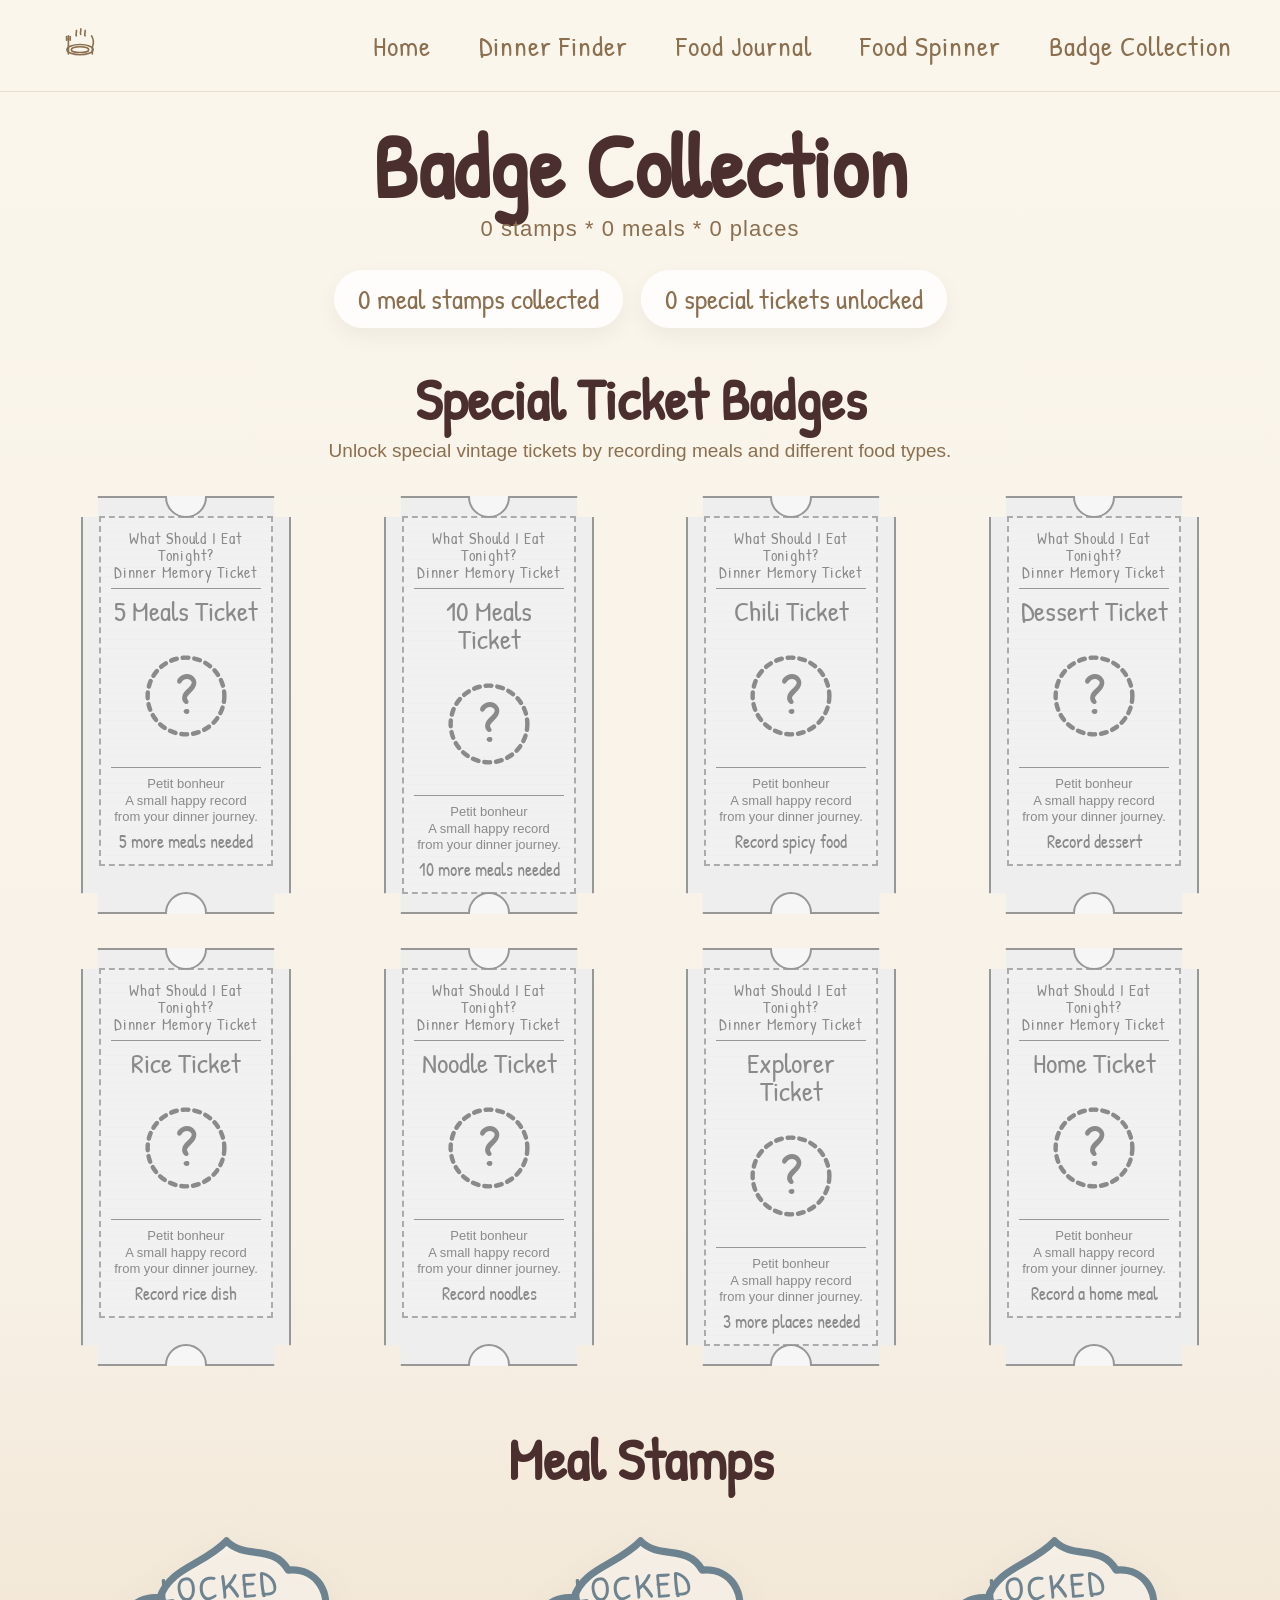
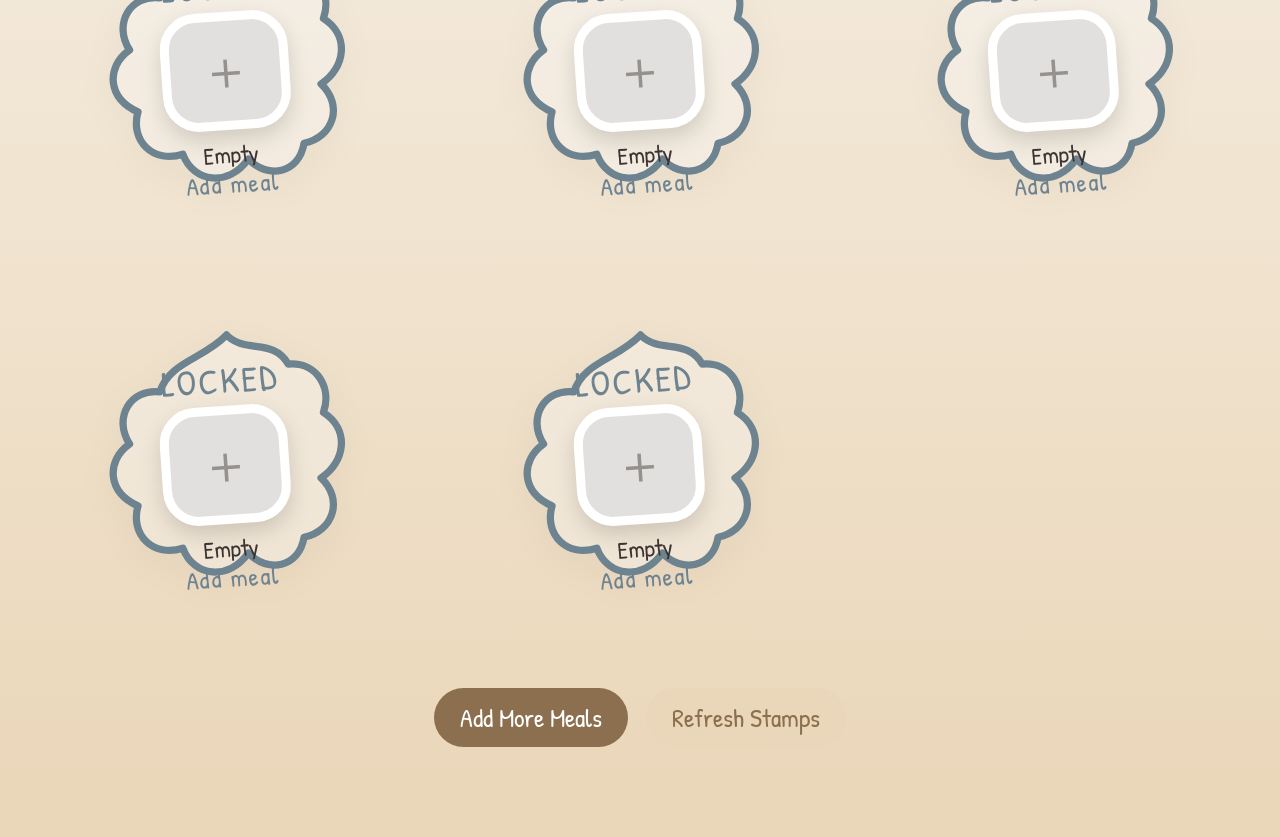
==== commit 50dc46d8: "Update badges.html" ====
--- a/badges.html
+++ b/badges.html
@@ -107,11 +107,9 @@
       width: 210px;
       min-height: 355px;
       position: relative;
-      background: #fff8e9;
       border: 2.5px solid #6f5538;
       color: #5a3d2c;
       padding: 18px 16px;
-      box-shadow: 0 12px 32px rgba(75,47,47,0.14);
       cursor: pointer;
       animation: ticketIn 0.45s ease both;
       clip-path: polygon(
@@ -125,19 +123,36 @@
       transition: 0.25s ease;
     }
 
-    .ticket-badge:hover {
+    .ticket-badge.unlocked {
+      background: #fff8e9;
+      border-color: #6f5538;
+      box-shadow: 0 14px 34px rgba(75,47,47,0.18);
+      opacity: 1;
+      filter: none;
+    }
+
+    .ticket-badge.unlocked .ticket-icon {
+      filter: drop-shadow(0 5px 8px rgba(111,85,56,0.18));
+    }
+
+    .ticket-badge.unlocked:hover {
       transform: translateY(-8px) rotate(-2deg);
-      box-shadow: 0 18px 44px rgba(75,47,47,0.18);
+      box-shadow: 0 20px 48px rgba(75,47,47,0.22);
     }
 
     .ticket-badge.locked {
-      opacity: 0.36;
-      filter: grayscale(0.8);
+      background: #eeeeeb;
+      border-color: #9d968d;
+      color: #8f8982;
       cursor: not-allowed;
+      opacity: 1;
+      filter: grayscale(1);
+      box-shadow: 0 8px 18px rgba(60, 55, 50, 0.08);
     }
 
     .ticket-badge.locked:hover {
       transform: none;
+      box-shadow: 0 8px 18px rgba(60, 55, 50, 0.08);
     }
 
     .ticket-badge::before,
@@ -160,6 +175,12 @@
 
     .ticket-badge::after {
       bottom: -22px;
+    }
+
+    .ticket-badge.locked::before,
+    .ticket-badge.locked::after {
+      background: #fbf6ec;
+      border-color: #9d968d;
     }
 
     .ticket-inner {
@@ -180,6 +201,18 @@
         );
     }
 
+    .ticket-badge.locked .ticket-inner {
+      border-color: rgba(128, 122, 115, 0.58);
+      background:
+        linear-gradient(rgba(255,255,255,0.18), rgba(255,255,255,0.18)),
+        repeating-linear-gradient(
+          0deg,
+          transparent,
+          transparent 8px,
+          rgba(90, 84, 78, 0.04) 9px
+        );
+    }
+
     .ticket-top {
       font-family: 'Patrick Hand', cursive;
       font-size: 16px;
@@ -202,6 +235,34 @@
       width: 118px;
       height: 118px;
       margin: 8px 0;
+    }
+
+    .locked-icon {
+      width: 118px;
+      height: 118px;
+      margin: 8px 0;
+    }
+
+    .locked-icon circle {
+      fill: none;
+      stroke: #8f8982;
+      stroke-width: 6;
+      stroke-linecap: round;
+      stroke-dasharray: 8 8;
+    }
+
+    .locked-icon text {
+      font-family: 'Patrick Hand', cursive;
+      fill: #8f8982;
+      font-size: 82px;
+    }
+
+    .ticket-badge.locked .ticket-top,
+    .ticket-badge.locked .ticket-name,
+    .ticket-badge.locked .ticket-desc,
+    .ticket-badge.locked .ticket-status {
+      color: #8f8982;
+      border-color: #9d968d;
     }
 
     .ticket-desc {
@@ -533,10 +594,9 @@
         min-height: 252px;
         padding: 12px 10px;
         border-width: 2px;
-        box-shadow: 0 8px 20px rgba(75,47,47,0.12);
-      }
-
-      .ticket-badge:hover {
+      }
+
+      .ticket-badge.unlocked:hover {
         transform: none;
       }
 
@@ -574,10 +634,15 @@
         margin: 6px 0 2px;
       }
 
-      .ticket-icon {
+      .ticket-icon,
+      .locked-icon {
         width: 68px;
         height: 68px;
         margin: 4px 0;
+      }
+
+      .locked-icon text {
+        font-size: 66px;
       }
 
       .ticket-desc {
@@ -704,7 +769,8 @@
         font-size: 18px;
       }
 
-      .ticket-icon {
+      .ticket-icon,
+      .locked-icon {
         width: 62px;
         height: 62px;
       }
@@ -906,8 +972,10 @@
 
     function createTicket(ticket, index) {
       const card = document.createElement("div");
-      card.className = ticket.unlocked ? "ticket-badge" : "ticket-badge locked";
+      card.className = ticket.unlocked ? "ticket-badge unlocked" : "ticket-badge locked";
       card.style.animationDelay = `${index * 0.06}s`;
+
+      const iconHTML = ticket.unlocked ? getTicketIcon(ticket.icon) : getLockedIcon();
 
       card.innerHTML = `
         <div class="ticket-inner">
@@ -918,7 +986,7 @@
 
           <div>
             <div class="ticket-name">${ticket.name}</div>
-            ${getTicketIcon(ticket.icon)}
+            ${iconHTML}
           </div>
 
           <div>
@@ -938,6 +1006,15 @@
       }
 
       return card;
+    }
+
+    function getLockedIcon() {
+      return `
+        <svg class="locked-icon" viewBox="0 0 160 160" xmlns="http://www.w3.org/2000/svg">
+          <circle cx="80" cy="80" r="52"></circle>
+          <text x="80" y="108" text-anchor="middle">?</text>
+        </svg>
+      `;
     }
 
     function getTicketIcon(type) {
--- a/style.css
+++ b/style.css
@@ -6,9 +6,14 @@
 
 html {
   scroll-behavior: smooth;
+  width: 100%;
+  max-width: 100%;
+  overflow-x: hidden;
 }
 
 body {
+  width: 100%;
+  max-width: 100%;
   background: #fbf6ec;
   color: #8b6f4e;
   font-family: Arial, sans-serif;
@@ -40,12 +45,14 @@
   display: flex;
   align-items: center;
   justify-content: center;
+  flex: 0 0 auto;
 }
 
 .nav-logo img {
   width: 58px;
   height: 58px;
   object-fit: contain;
+  display: block;
 }
 
 .nav-links {
@@ -61,6 +68,7 @@
   font-size: 28px;
   letter-spacing: 1px;
   transition: opacity 0.25s ease, transform 0.25s ease;
+  white-space: nowrap;
 }
 
 .nav-links a:hover {
@@ -76,11 +84,12 @@
   background: linear-gradient(
     to bottom,
     #fbf6ec 0%,
-    #fbf6ec 38%,
-    #f3eadb 68%,
-    #efe0c8 100%
+    #fbf6ec 34%,
+    #f7eddc 62%,
+    #ead6b8 100%
   );
   position: relative;
+  overflow: hidden;
 }
 
 .hero-sticky {
@@ -131,7 +140,8 @@
   letter-spacing: 1px;
   color: #8b6f4e;
   opacity: 0;
-  z-index: 6;
+  z-index: 30;
+  pointer-events: none;
 }
 
 .scroll-text {
@@ -193,8 +203,8 @@
   min-height: 100vh;
   background: linear-gradient(
     to bottom,
-    #efe0c8 0%,
-    #ead6b8 45%,
+    #ead6b8 0%,
+    #f0dcc0 40%,
     #f4e7d3 75%,
     #fffaf2 100%
   );
@@ -414,45 +424,27 @@
     transform: translate(-50%, 12px);
   }
 }
-/* =========================
-   MOBILE HOMEPAGE LIKE CHUN STYLE
-   Put this at the bottom of style.css
-   ========================= */
-
-* {
-  box-sizing: border-box;
-}
-
-html,
-body {
-  width: 100%;
-  max-width: 100%;
-  overflow-x: hidden;
-}
+
+
+/* ===== MOBILE RESPONSIVE FINAL ===== */
 
 @media screen and (max-width: 768px) {
 
   body {
+    background: #fbf6ec;
     overflow-x: hidden;
-    background: #fffaf0;
-  }
-
-  /* ===== Mobile Navigation ===== */
+  }
+
   .top-nav {
     width: 100%;
-    height: auto;
-    padding: 18px 16px 14px;
-    display: flex;
-    align-items: center;
+    height: 88px;
+    padding: 0 14px;
+    justify-content: flex-start;
     gap: 14px;
     overflow-x: auto;
     overflow-y: hidden;
     white-space: nowrap;
-    background: #fffaf0;
-    border-bottom: 1px solid rgba(139, 112, 80, 0.18);
-    position: sticky;
-    top: 0;
-    z-index: 99;
+    background: rgba(251, 246, 236, 0.96);
   }
 
   .top-nav::-webkit-scrollbar,
@@ -461,24 +453,21 @@
   }
 
   .nav-logo {
-    flex: 0 0 auto;
+    width: 40px;
+    height: 40px;
   }
 
   .nav-logo img {
-    width: 34px;
-    height: auto;
-    display: block;
+    width: 36px;
+    height: 36px;
   }
 
   .nav-links {
-    display: flex;
-    align-items: center;
+    flex: 1;
     gap: 28px;
     overflow-x: auto;
     overflow-y: hidden;
-    white-space: nowrap;
-    flex: 1;
-    padding-right: 20px;
+    padding-right: 28px;
   }
 
   .nav-links a {
@@ -487,111 +476,117 @@
     flex: 0 0 auto;
   }
 
-  /* ===== Hero Mobile Layout ===== */
   .hero-scroll {
-    height: 180vh;
-    width: 100%;
-    overflow: hidden;
-    background: #fffaf0;
+    height: 190vh;
+    background: linear-gradient(
+      to bottom,
+      #fbf6ec 0%,
+      #fbf6ec 32%,
+      #f8efdf 62%,
+      #ead6b8 100%
+    );
   }
 
   .hero-sticky {
-    position: sticky;
-    top: 0;
     height: 100svh;
-    width: 100%;
-    overflow: hidden;
-    background: #fffaf0;
+    background: linear-gradient(
+      to bottom,
+      #fbf6ec 0%,
+      #fbf6ec 45%,
+      #f7eddc 78%,
+      #ead6b8 100%
+    );
   }
 
   .hero-title {
-    font-size: clamp(78px, 21vw, 105px);
+    top: 47%;
+    font-size: clamp(76px, 21vw, 105px);
     letter-spacing: 0.04em;
     line-height: 1;
+    max-width: 100%;
     white-space: nowrap;
-    max-width: 100%;
+    color: #8b704f;
+  }
+
+  .hero-subtitle {
+    display: none;
+  }
+
+  .transition-text {
+    top: 50%;
+    width: 82%;
+    max-width: 340px;
+    font-size: 28px;
+    line-height: 1.18;
+    letter-spacing: 0.02em;
     text-align: center;
     color: #8b704f;
-    z-index: 5;
-  }
-
-  /* 手机上先隐藏这一句，不然会很挤 */
-  .hero-subtitle {
-    display: none;
-  }
-
-  /* 往下滑出现的 should i 那一句 */
-  .transition-text {
-    width: 84%;
-    max-width: 340px;
-    font-size: 27px;
-    line-height: 1.25;
-    letter-spacing: 0.03em;
-    text-align: center;
-    color: #8b704f;
-    z-index: 6;
+    z-index: 40;
   }
 
   .scroll-text {
+    bottom: 70px;
     font-size: 24px;
     color: #8b704f;
-    bottom: 64px;
-    z-index: 8;
-  }
-
-  /* ===== Doodle icons like CHUN style ===== */
+    z-index: 35;
+  }
+
   .doodle {
-    width: 72px;
-    max-width: 72px;
-    opacity: 0.9;
-    z-index: 2;
+    width: 66px;
+    max-width: 66px;
   }
 
   .doodle1 {
-    left: 31%;
+    left: 30%;
+    top: 25%;
+  }
+
+  .doodle2 {
+    left: 67%;
+    right: auto;
     top: 26%;
   }
 
-  .doodle2 {
-    left: 68%;
-    top: 27%;
-  }
-
   .doodle3 {
-    left: 31%;
-    top: 66%;
+    left: 28%;
+    bottom: 24%;
   }
 
   .doodle4 {
-    left: 70%;
-    top: 65%;
+    right: 17%;
+    bottom: 24%;
   }
 
   .doodle5 {
-    left: 56%;
-    top: 73%;
-  }
-
-  /* ===== DinnerBot Mobile ===== */
+    left: 55%;
+    bottom: 18%;
+  }
+
   .chatbot-section {
-    width: 100%;
-    padding: 90px 22px;
-    overflow: hidden;
-    background: #f5e5ca;
+    min-height: 100vh;
+    padding: 90px 22px 80px;
+    background: linear-gradient(
+      to bottom,
+      #ead6b8 0%,
+      #f1ddc0 42%,
+      #f7eddc 78%,
+      #fbf6ec 100%
+    );
   }
 
   .chatbot-wrapper {
     width: 100%;
     max-width: 380px;
-    margin: 0 auto;
     display: flex;
     flex-direction: column;
     align-items: center;
     gap: 34px;
+    margin: 0 auto;
   }
 
   .chatbot-text {
     width: 100%;
+    max-width: 100%;
     text-align: center;
   }
 
@@ -602,6 +597,7 @@
   }
 
   .chatbot-text p {
+    width: 100%;
     max-width: 320px;
     margin: 0 auto;
     font-size: 22px;
@@ -613,8 +609,8 @@
     max-width: 350px;
     min-height: 360px;
     padding: 24px;
+    border-radius: 34px;
     margin: 0 auto;
-    border-radius: 34px;
   }
 
   #chatMessages {
@@ -649,7 +645,6 @@
     padding: 14px 18px;
   }
 
-  /* ===== Video Section Mobile ===== */
   .dinner-menu-section {
     width: 100%;
     padding: 80px 20px;
@@ -662,6 +657,7 @@
   }
 
   .section-subtitle {
+    width: 100%;
     max-width: 330px;
     margin: 0 auto 30px;
     font-size: 22px;
@@ -673,6 +669,7 @@
     width: 100%;
     max-width: 360px;
     margin: 0 auto;
+    border-radius: 24px;
   }
 
   #dinnerVideo {
@@ -708,7 +705,7 @@
 @media screen and (max-width: 430px) {
 
   .nav-links a {
-    font-size: 23px;
+    font-size: 24px;
   }
 
   .nav-links {
@@ -716,7 +713,7 @@
   }
 
   .hero-title {
-    font-size: clamp(76px, 20vw, 92px);
+    font-size: clamp(74px, 20vw, 92px);
   }
 
   .transition-text {
@@ -724,11 +721,15 @@
   }
 
   .doodle {
-    width: 64px;
-    max-width: 64px;
+    width: 62px;
+    max-width: 62px;
   }
 
   .chat-window {
     max-width: 335px;
   }
-}
+
+  .chatbot-text h2 {
+    font-size: 46px;
+  }
+}
